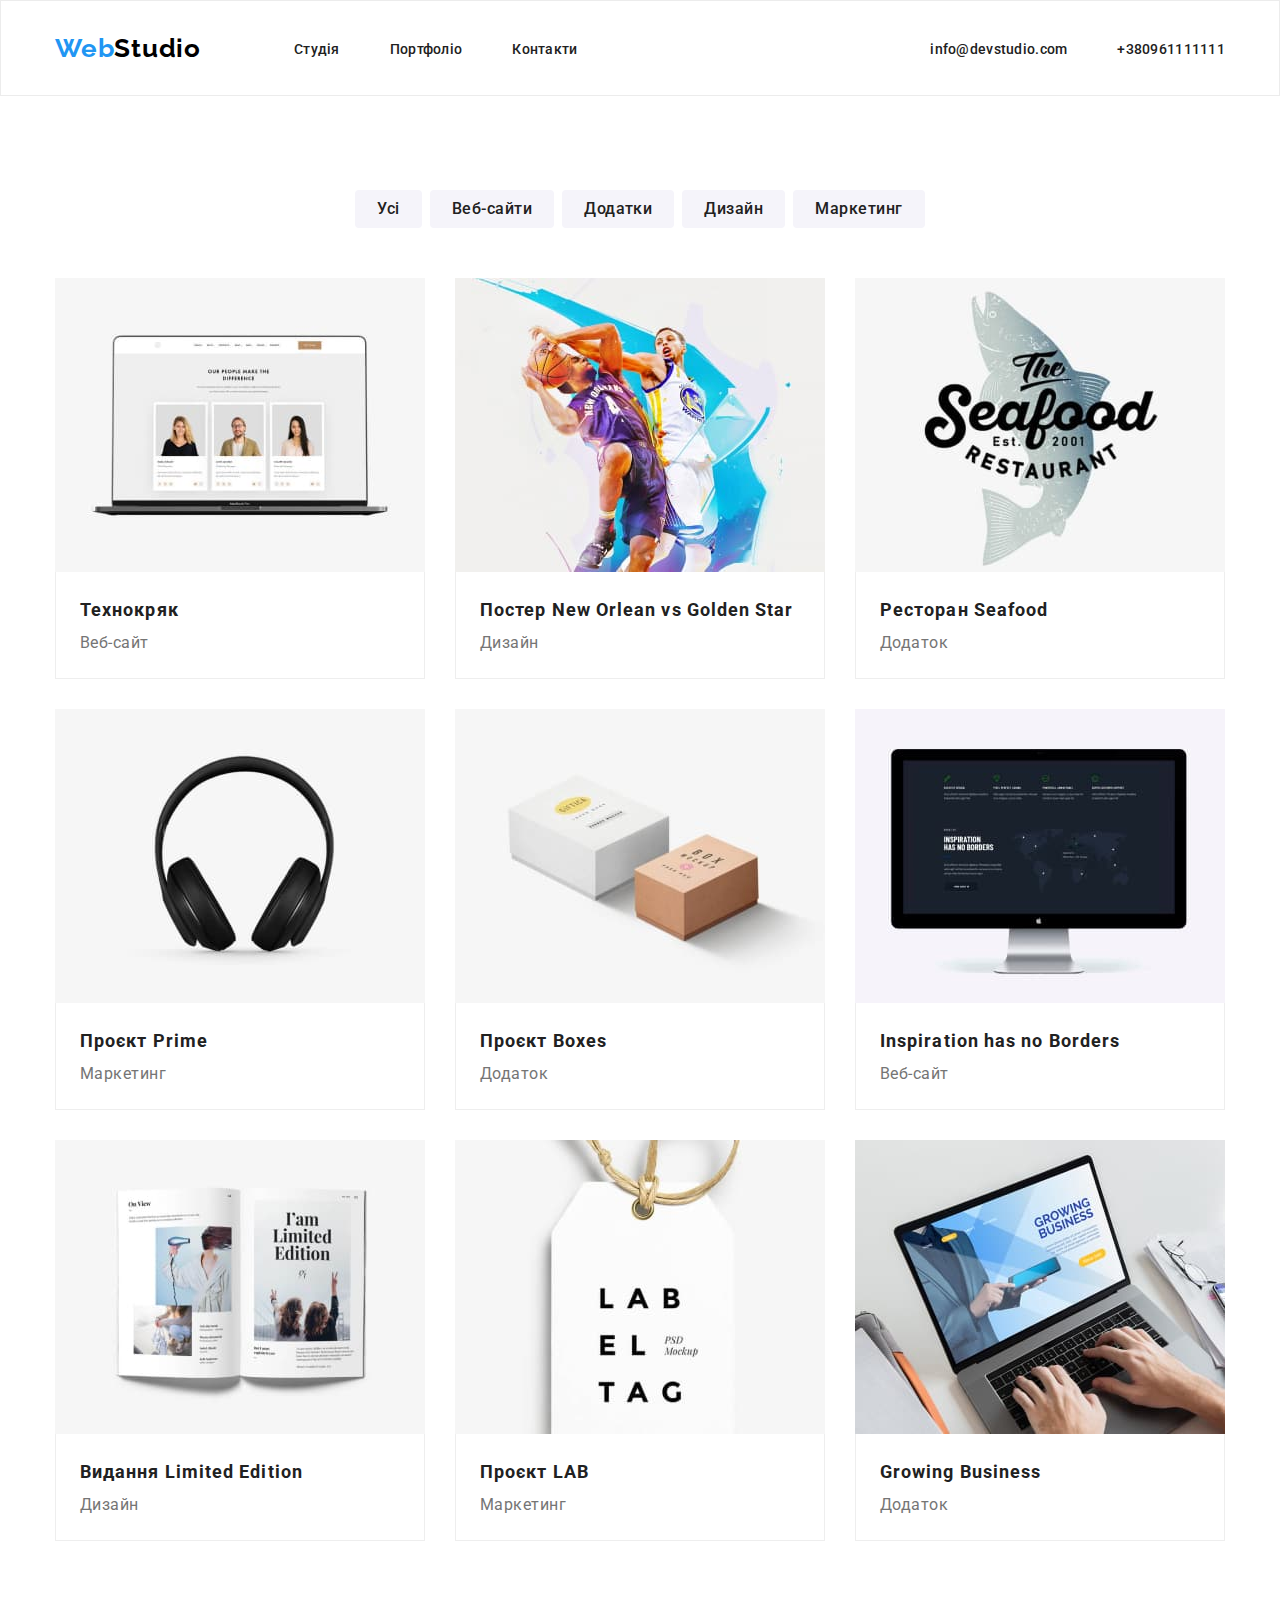
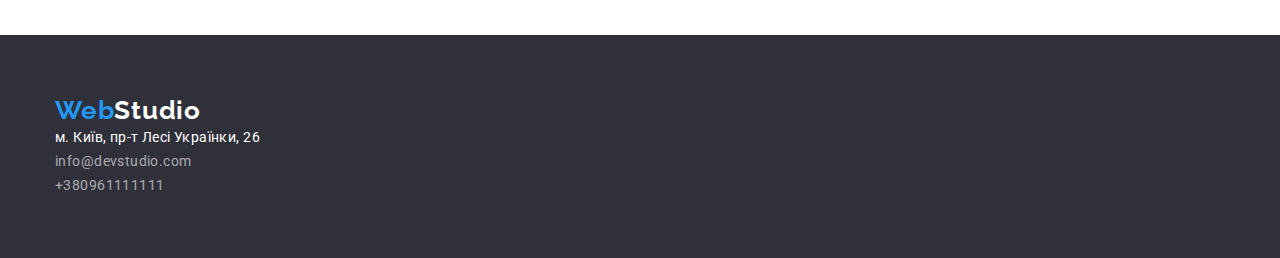
==== portfolio.html @ bc205559 "upload new files" ====
<!DOCTYPE html>
<html lang="en">
  <head>
    <meta charset="UTF-8" />
    <meta http-equiv="X-UA-Compatible" content="IE=edge" />
    <meta name="viewport" content="width=device-width, initial-scale=1.0" />

    <link rel="preconnect" href="https://fonts.googleapis.com" />
    <link rel="preconnect" href="https://fonts.gstatic.com" crossorigin />
    <link
      rel="stylesheet"
      href="node_modules/modern-normalize/modern-normalize.css"
    />
    <link
      href="https://fonts.googleapis.com/css2?family=Raleway:wght@700&family=Roboto:wght@400;500;700;900&display=swap"
      rel="stylesheet"
    />

    <link rel="stylesheet" href="css/styles.css" />
    <title>Portfolio</title>
  </head>
  <body>
    <header class="header-section">
      <div class="container-nav">
        <nav class="navigation">
          <a href="#" class="logo"><span class="logo-web">Web</span>Studio</a>
          <ul class="list navigation-list">
            <li class="list-item navigation-list-item">
              <a href="index.html" class="nav-item header-item">Студія</a>
            </li>
            <li class="list-item navigation-list-item">
              <a href="portfolio.html" class="nav-item header-item"
                >Портфоліо</a
              >
            </li>
            <li class="list-item navigation-list-item">
              <a href="#" class="nav-item header-item">Контакти</a>
            </li>
          </ul>
        </nav>
        <ul class="list navigation-list">
          <li class="list-item navigation-list-item">
            <a href="mailto:info@devstudio.com" class="header-item"
              >info@devstudio.com</a
            >
          </li>
          <li class="list-item navigation-list-item">
            <a href="tel:+380961111111" class="header-item">+380961111111</a>
          </li>
        </ul>
      </div>
    </header>
    <main class="main-section">
      <section>
        <div class="container">
          <h1 class="visually-hidden">Наші проекти</h1>
          <ul class="list filter-list">
            <li class="list-item filter-list-item">
              <button type="button" class="filter-button">Усі</button>
            </li>
            <li class="list-item filter-list-item">
              <button type="button" class="filter-button">Веб-сайти</button>
            </li>
            <li class="list-item filter-list-item">
              <button type="button" class="filter-button">Додатки</button>
            </li>
            <li class="list-item filter-list-item">
              <button type="button" class="filter-button">Дизайн</button>
            </li>
            <li class="list-item filter-list-item">
              <button type="button" class="filter-button">Маркетинг</button>
            </li>
          </ul>

          <ul class="list portfolio-list">
            <li class="portfolio-item list-item">
              <img
                class="portfolio-image"
                src="images/project-1.jpg"
                width="370"
                alt="A laptop with an open project"
              />
              <div class="portfolio-caption">
                <h2 class="portfolio-heading">Технокряк</h2>
                <p class="portfolio-text">Веб-сайт</p>
              </div>
            </li>
            <li class="portfolio-item list-item">
              <img
                class="portfolio-image"
                src="images/project-2.jpg"
                width="370"
                alt="A poster with basketbolists"
              />
              <div class="portfolio-caption">
                <h2 class="portfolio-heading">
                  Постер New Orlean vs Golden Star
                </h2>
                <p class="portfolio-text">Дизайн</p>
              </div>
            </li>
            <li class="portfolio-item list-item">
              <img
                class="portfolio-image"
                src="images/project-3.jpg"
                width="370"
                alt="Seafood restaurant logo"
              />
              <div class="portfolio-caption">
                <h2 class="portfolio-heading">Ресторан Seafood</h2>
                <p class="portfolio-text">Додаток</p>
              </div>
            </li>
            <li class="portfolio-item list-item">
              <img
                class="portfolio-image"
                src="images/project-4.jpg"
                width="370"
                alt="Heaphones"
              />
              <div class="portfolio-caption">
                <h2 class="portfolio-heading">Проєкт Prime</h2>
                <p class="portfolio-text">Маркетинг</p>
              </div>
            </li>
            <li class="portfolio-item list-item">
              <img
                class="portfolio-image"
                src="images/project-5.jpg"
                width="370"
                alt="Two boxes of different sizes"
              />
              <div class="portfolio-caption">
                <h2 class="portfolio-heading">Проєкт Boxes</h2>
                <p class="portfolio-text">Додаток</p>
              </div>
            </li>
            <li class="portfolio-item list-item">
              <img
                class="portfolio-image"
                src="images/project-6.jpg"
                width="370"
                alt="A PC screen with an open project"
              />
              <div class="portfolio-caption">
                <h2 class="portfolio-heading">Inspiration has no Borders</h2>
                <p class="portfolio-text">Веб-сайт</p>
              </div>
            </li>
            <li class="portfolio-item list-item">
              <img
                class="portfolio-image"
                src="images/project-7.jpg"
                width="370"
                alt="An open copy of Limited Edition magazine"
              />
              <div class="portfolio-caption">
                <h2 class="portfolio-heading">Видання Limited Edition</h2>
                <p class="portfolio-text">Дизайн</p>
              </div>
            </li>
            <li class="portfolio-item list-item">
              <img
                class="portfolio-image"
                src="images/project-8.jpg"
                width="370"
                alt="LAB logo"
              />
              <div class="portfolio-caption">
                <h2 class="portfolio-heading">Проєкт LAB</h2>
                <p class="portfolio-text">Маркетинг</p>
              </div>
            </li>
            <li class="portfolio-item list-item">
              <img
                class="portfolio-image"
                src="images/project-9.jpg"
                width="370"
                alt="An open laptop with the hands of man working on it"
              />
              <div class="portfolio-caption">
                <h2 class="portfolio-heading">Growing Business</h2>
                <p class="portfolio-text">Додаток</p>
              </div>
            </li>
          </ul>
        </div>
      </section>
    </main>
    <footer class="footer">
      <div class="container">
        <a href="#" class="logo"
          ><span class="logo-web">Web</span
          ><span class="logo-studio">Studio</span></a
        >
        <address>
          <ul class="list address-contact-info">
            <li class="list-item">
              <a
                class="address"
                href="https://goo.gl/maps/mu8JCDVC7BkaN3t28"
                target="_blank"
                rel="noopener noreferrer"
                >м. Київ, пр-т Лесі Українки, 26</a
              >
            </li>
            <li class="list-item">
              <a class="address-additional" href="mailto:info@devstudio.com"
                >info@devstudio.com</a
              >
            </li>
            <li class="list-item">
              <a class="address-additional" href="tel:+380961111111"
                >+380961111111</a
              >
            </li>
          </ul>
        </address>
      </div>
    </footer>
  </body>
</html>
---- css/styles.css ----
:root {
  --background-nav: #ffffff;
  --background-team: #f5f4fa;
  --background-accent: #2f303a;
  --text-main: #212121;
  --text-secondary: #757575;
  --text-contrast: #ffffff;
  --text-accent: #2196f3;
}

body {
  font-family: "Roboto", sans-serif;
  color: var(--text-main);
  padding: 0;
  margin: 0;
}

.list {
  padding-left: 0;
  margin: 0;
}

.list-item {
  list-style: none;
}

.header-section {
  background-color: var(--background-nav);
}

.container-nav {
  width: 1170px;
  margin: 0 auto;
  padding: 32px 0;
  display: flex;
  align-items: center;
}

.container {
  width: 1170px;
  margin: 0 auto;
}

.navigation-list {
  display: flex;
  margin-left: auto;
  align-items: center;
}

.navigation-list-item {
  padding-right: 50px;
}

.navigation-list-item:last-child {
  padding-right: 0;
}

.navigation {
  display: flex;
}

.logo {
  font-family: "Raleway", sans-serif;
  font-weight: 700;
  font-size: 26px;
  line-height: 1.17;
  text-decoration: none;
  color: #000000;
  letter-spacing: 0.03em;
  padding-right: 93px;
}

.logo-web {
  color: var(--text-accent);
}

.logo-studio {
  color: var(--text-contrast);
}

.header-item {
  font-weight: 500;
  font-size: 14px;
  line-height: 1.14;
  letter-spacing: 0.02em;
  text-decoration: none;
  color: var(--text-main);
}

.header-item:hover,
.header-item:focus {
  color: var(--text-accent);
}

.heading-section {
  background-color: var(--background-accent);
  padding: 200px 0;
}

.heading-main {
  font-weight: 900;
  font-size: 44px;
  line-height: 1.36;
  /* or 136% */

  text-align: center;
  letter-spacing: 0.06em;
  text-transform: uppercase;

  color: var(--text-contrast);

  width: 696px;
  margin: 0 auto;
  padding-bottom: 30px;
}

.order-button {
  background: var(--text-accent);
  box-shadow: 0px 4px 4px rgba(0, 0, 0, 0.15);
  border-radius: 4px;
  border: none;

  font-weight: 700;
  font-size: 16px;
  line-height: 1.875;
  /* identical to box height, or 188% */

  display: flex;
  align-items: center;

  /* display: block;
  margin: 0 auto; */
  text-align: center;
  letter-spacing: 0.06em;

  color: var(--text-contrast);
  cursor: pointer;
  padding: 10px 32px;

  margin: 0 auto;
}

.order-button:active,
.order-button:hover {
  background-color: #188ce8;
}

.heading-secondary {
  font-weight: 700;
  font-size: 36px;
  line-height: 1.17;
  text-align: center;
  letter-spacing: 0.03em;
  padding-top: 94px;
  padding-bottom: 50px;
  margin: 0;
}

.visually-hidden {
  position: absolute;
  width: 1px;
  height: 1px;
  margin: -1px;
  padding: 0;
  overflow: hidden;
  border: 0;
  clip: rect(0 0 0 0);
}

.features-list {
  display: flex;
  padding-top: 94px;
}

.features-item {
  padding-right: 30px;
}

.features-item:last-child {
  padding-right: 0;
}

.features-heading {
  font-weight: 700;
  font-size: 14px;
  line-height: 1.14;
  letter-spacing: 0.03em;
  text-transform: uppercase;
  margin: 0;
}

.features-text {
  font-size: 14px;
  line-height: 1.71;
  /* or 171% */
  letter-spacing: 0.03em;
  color: var(--text-secondary);
}

.photos-list {
  display: flex;
  padding-bottom: 94px;
}

.photos-list-item {
  width: 100%;
  padding-right: 30px;
}

.photos-list-item:last-child {
  padding-right: 0;
}

.photo {
  display: block;
  overflow: hidden;
}

.team-section {
  background-color: var(--background-team);
  padding-bottom: 94px;
}

.team-list {
  display: flex;
}

.team-list-item {
  width: 100%;
  margin-right: 30px;
  background-color: var(--background-nav);
  box-shadow: 0px 1px 3px rgba(0, 0, 0, 0.12), 0px 1px 1px rgba(0, 0, 0, 0.14),
    0px 2px 1px rgba(0, 0, 0, 0.2);
  border-radius: 0px 0px 4px 4px;
}

.team-list-item:last-child {
  margin-right: 0;
}

.team-heading {
  font-weight: 500;
  font-size: 16px;
  line-height: 1.18;
  /* identical to box height */
  text-align: center;
  letter-spacing: 0.03em;
}

.team-text {
  line-height: 1.18;
  /* identical to box height */
  text-align: center;
  letter-spacing: 0.03em;
  color: var(--text-secondary);
}

.address {
  font-size: 14px;
  line-height: 1.71;
  /* or 171% */

  letter-spacing: 0.03em;
  text-decoration: none;
  color: var(--text-contrast);
  font-style: normal;
}

.address-additional {
  font-size: 14px;
  line-height: 1.71;
  /* or 171% */
  letter-spacing: 0.03em;
  text-decoration: none;
  color: rgba(255, 255, 255, 0.6);
  font-style: normal;
}

.address-additional:hover,
.address-additional:focus {
  color: var(--text-accent);
}

.footer {
  background-color: var(--background-accent);
  padding: 60px 0;
}

/* PORTFOLIO */

.header-section {
  border: 1px solid #ececec;
}

.filter-list {
  display: flex;
  justify-content: center;
  margin-bottom: 50px;
  margin-top: 94px;
}

.filter-list-item {
  padding-right: 8px;
}

.filter-list-item:last-child {
  padding-right: 0;
}

.filter-button {
  font-family: inherit;
  font-size: 16px;
  font-weight: 500;
  line-height: 1.625;
  /* identical to box height, or 162% */
  text-align: center;
  letter-spacing: 0.03em;
  color: var(--text-main);

  background: var(--background-team);
  border-radius: 4px;
  padding: 6px 22px;
  border: none;
}

.filter-button:hover,
.filter-button:focus {
  background: var(--text-accent);
  cursor: pointer;
  color: var(--text-contrast);
  box-shadow: 0px 3px 1px rgba(0, 0, 0, 0.1), 0px 1px 2px rgba(0, 0, 0, 0.08),
    0px 2px 2px rgba(0, 0, 0, 0.12);
  border-radius: 4px;
}

.portfolio-list {
  display: flex;
  flex-wrap: wrap;
  padding-bottom: 94px;
  justify-content: space-between;
}

.portfolio-item {
  box-sizing: border-box;
  background-color: var(--background-nav);
  margin-bottom: 30px;
}

.portfolio-item:nth-last-child(-n + 3) {
  margin-bottom: 0;
}

.portfolio-caption {
  padding: 20px 24px;
  border-left: 1px solid #eeeeee;
  border-right: 1px solid #eeeeee;
  border-bottom: 1px solid #eeeeee;
}

.portfolio-image {
  display: block;
}

.portfolio-heading {
  font-weight: 700;
  font-size: 18px;
  line-height: 2;
  /* identical to box height, or 200% */
  letter-spacing: 0.06em;
  margin: 0;
  padding: 0;
}

.portfolio-text {
  font-weight: 400;
  font-size: 16px;
  line-height: 1.875;
  /* identical to box height, or 188% */
  letter-spacing: 0.03em;
  color: var(--text-secondary);
  margin: 0;
  padding: 0;
}
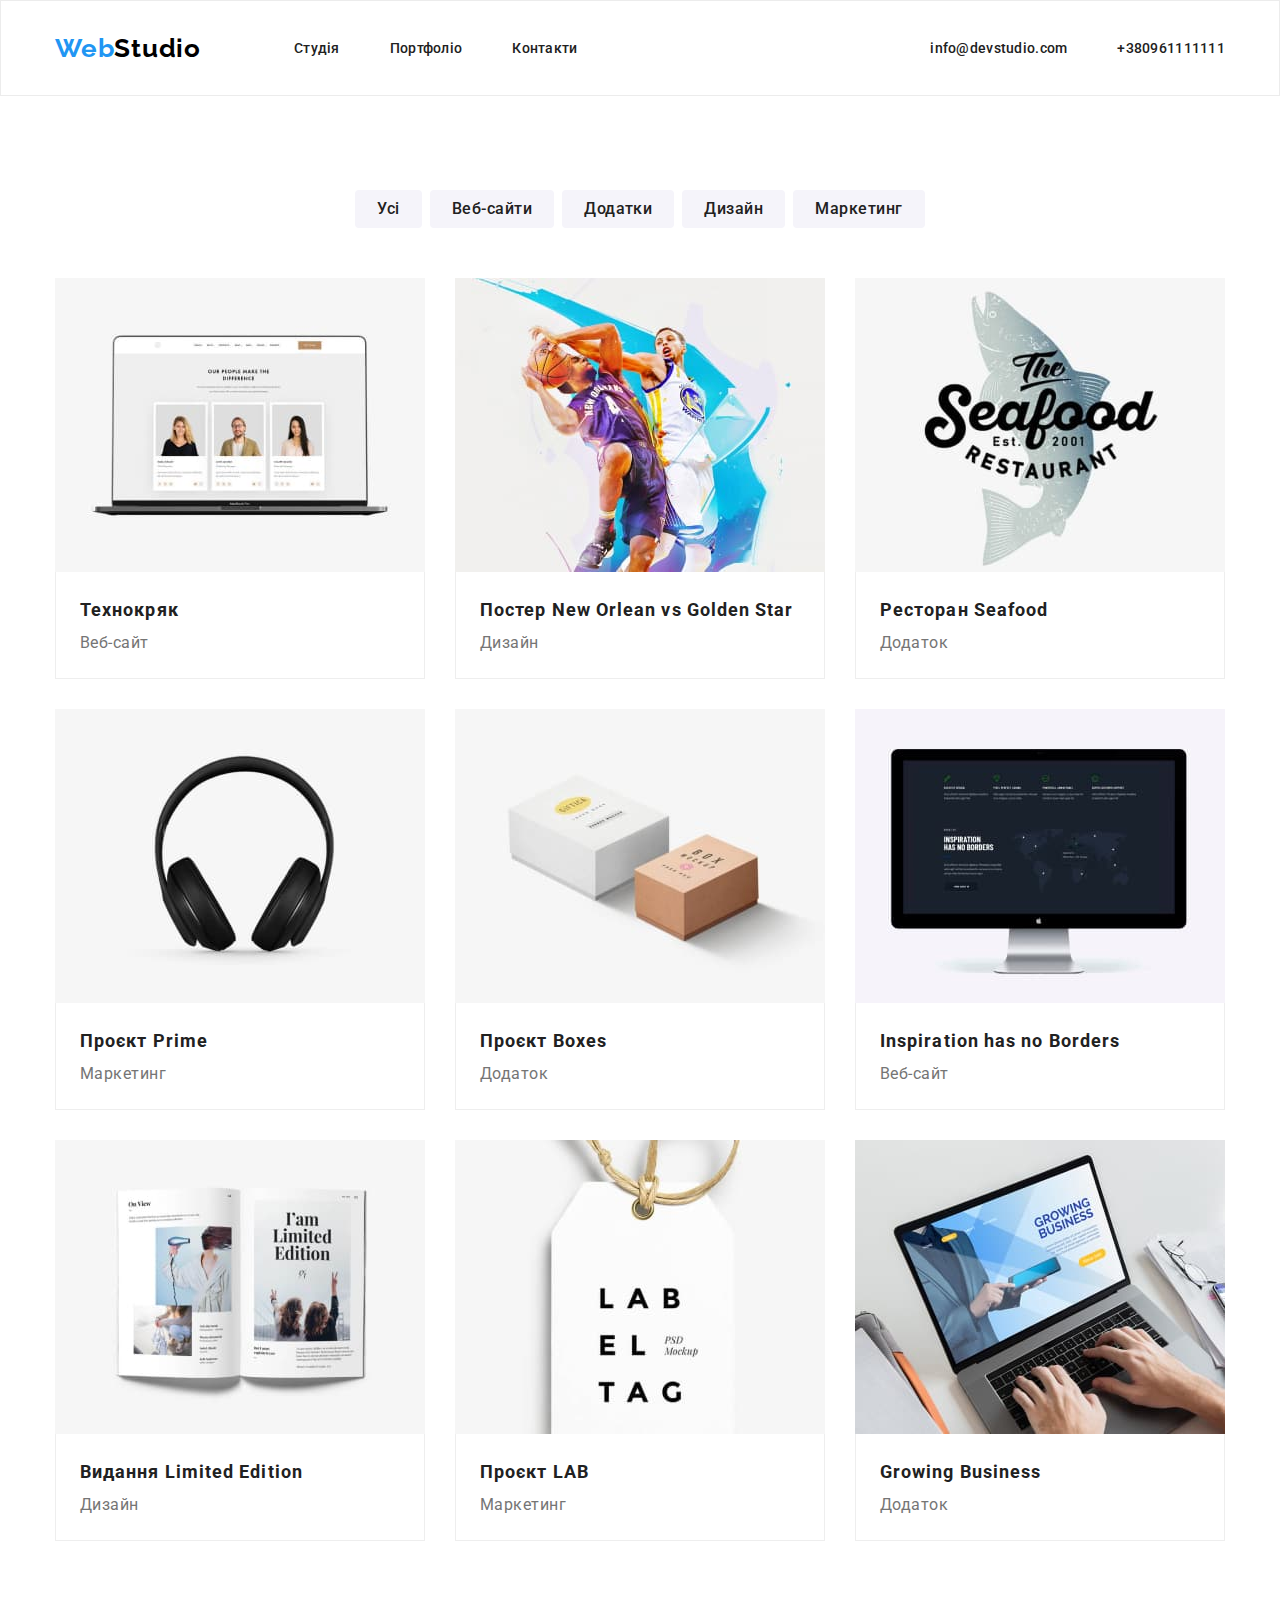
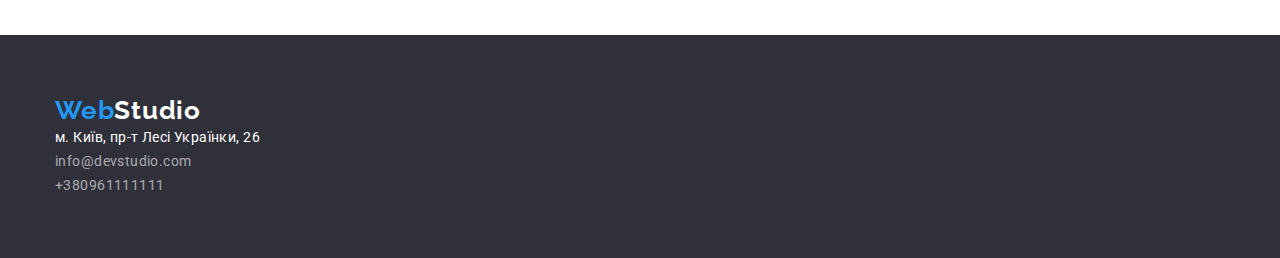
==== commit 883d05ca: "Update portfolio.html" ====
--- a/portfolio.html
+++ b/portfolio.html
@@ -9,7 +9,7 @@
     <link rel="preconnect" href="https://fonts.gstatic.com" crossorigin />
     <link
       rel="stylesheet"
-      href="node_modules/modern-normalize/modern-normalize.css"
+      href="https://cdnjs.cloudflare.com/ajax/libs/modern-normalize/1.1.0/modern-normalize.min.css"
     />
     <link
       href="https://fonts.googleapis.com/css2?family=Raleway:wght@700&family=Roboto:wght@400;500;700;900&display=swap"
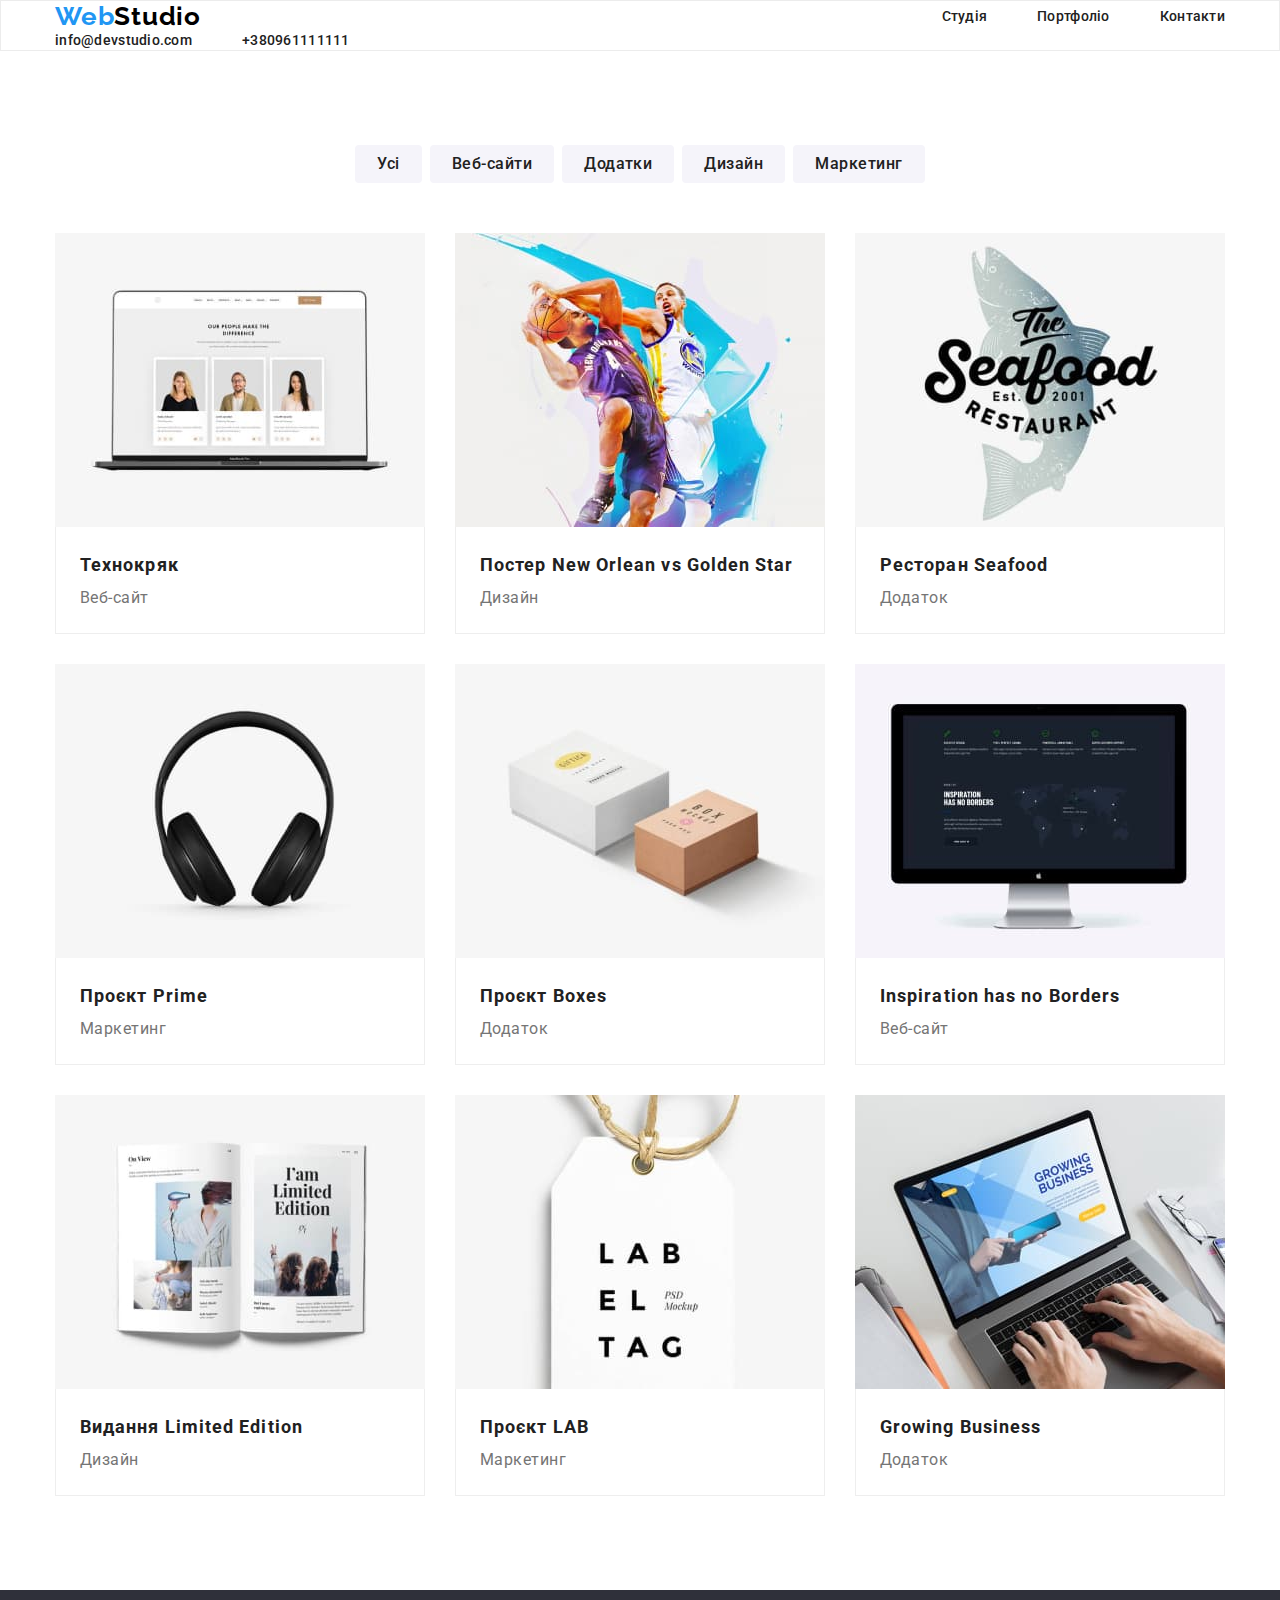
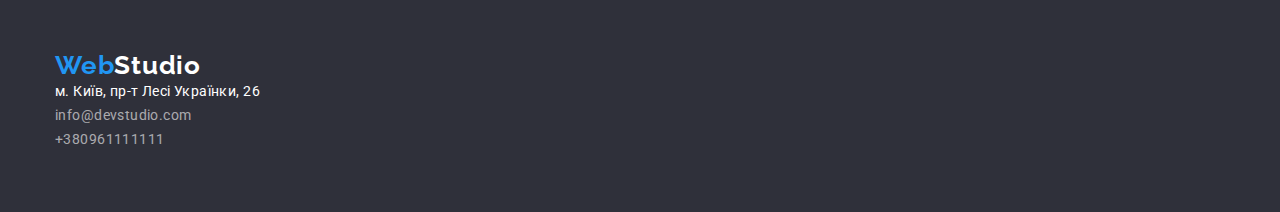
==== commit 6c5f12d0: "edits" ====
--- a/portfolio.html
+++ b/portfolio.html
@@ -21,7 +21,7 @@
   </head>
   <body>
     <header class="header-section">
-      <div class="container-nav">
+      <div class="container header-container">
         <nav class="navigation">
           <a href="#" class="logo"><span class="logo-web">Web</span>Studio</a>
           <ul class="list navigation-list">
@@ -40,18 +40,22 @@
         </nav>
         <ul class="list navigation-list">
           <li class="list-item navigation-list-item">
-            <a href="mailto:info@devstudio.com" class="header-item"
+            <a
+              href="mailto:info@devstudio.com"
+              class="header-item contact-list-item"
               >info@devstudio.com</a
             >
           </li>
           <li class="list-item navigation-list-item">
-            <a href="tel:+380961111111" class="header-item">+380961111111</a>
+            <a href="tel:+380961111111" class="header-item contact-list-item"
+              >+380961111111</a
+            >
           </li>
         </ul>
       </div>
     </header>
     <main class="main-section">
-      <section>
+      <section class="section">
         <div class="container">
           <h1 class="visually-hidden">Наші проекти</h1>
           <ul class="list filter-list">
@@ -193,9 +197,9 @@
           ><span class="logo-web">Web</span
           ><span class="logo-studio">Studio</span></a
         >
-        <address>
+        <address class="address-block">
           <ul class="list address-contact-info">
-            <li class="list-item">
+            <li class="list-item address-list-item">
               <a
                 class="address"
                 href="https://goo.gl/maps/mu8JCDVC7BkaN3t28"
@@ -204,12 +208,12 @@
                 >м. Київ, пр-т Лесі Українки, 26</a
               >
             </li>
-            <li class="list-item">
+            <li class="list-item address-list-item">
               <a class="address-additional" href="mailto:info@devstudio.com"
                 >info@devstudio.com</a
               >
             </li>
-            <li class="list-item">
+            <li class="list-item address-list-item">
               <a class="address-additional" href="tel:+380961111111"
                 >+380961111111</a
               >
--- a/css/styles.css
+++ b/css/styles.css
@@ -29,16 +29,17 @@
 }
 
 .container-nav {
-  width: 1170px;
+  width: 1200px;
   margin: 0 auto;
-  padding: 32px 0;
+  padding: 32px 15px;
   display: flex;
   align-items: center;
 }
 
 .container {
-  width: 1170px;
+  width: 1200px;
   margin: 0 auto;
+  padding: 0 15px;
 }
 
 .navigation-list {
